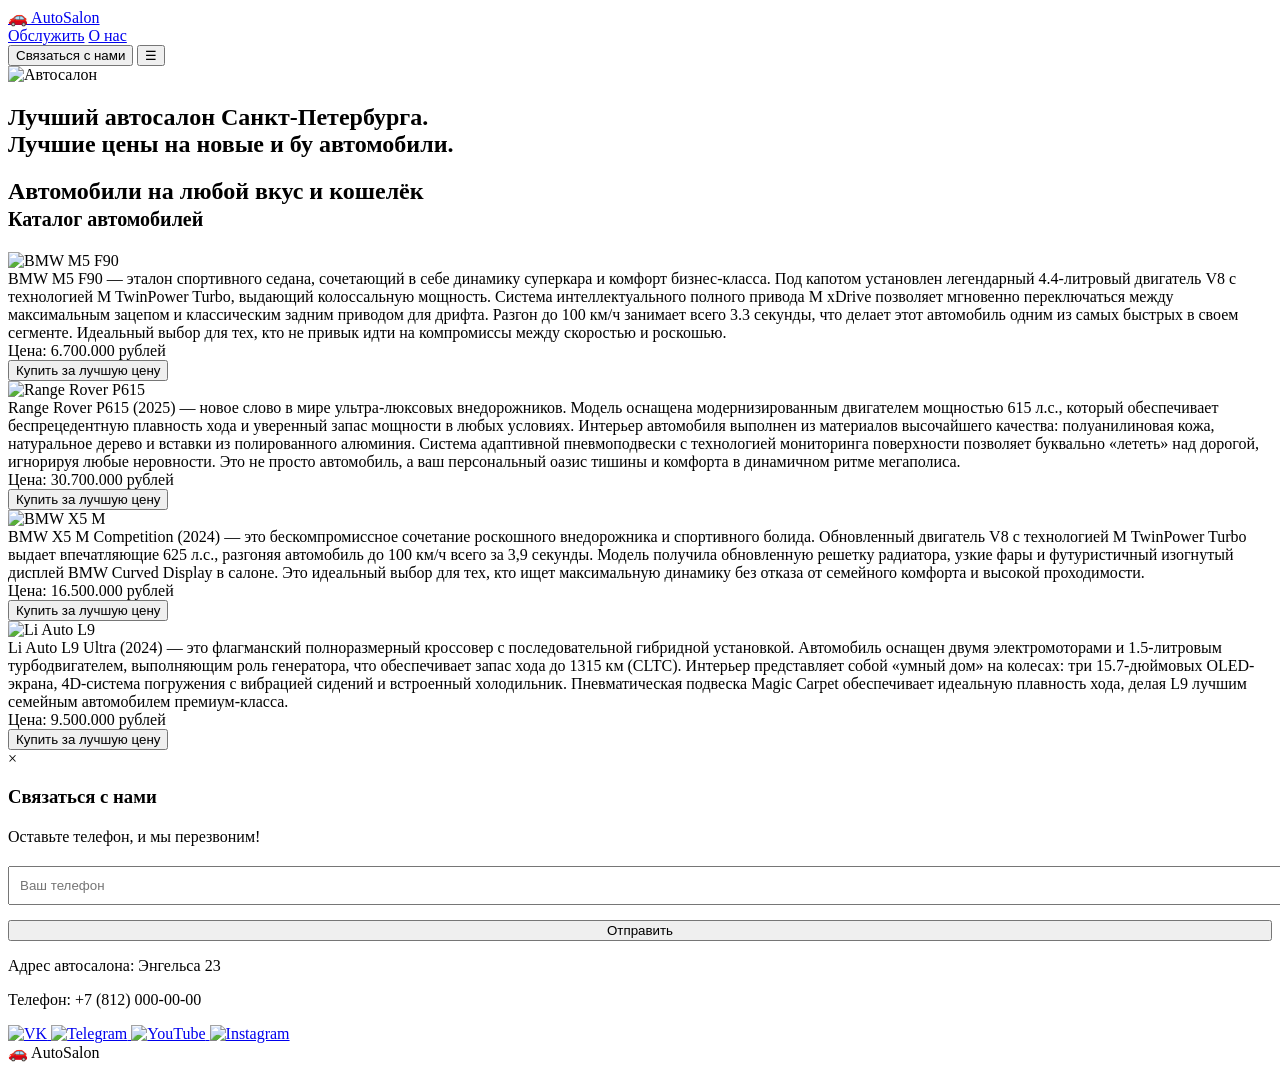
==== index.html @ a93af0f5 "Add files via upload" ====
<!DOCTYPE html>
<html lang="ru">
<head>
    <meta charset="UTF-8">
    <meta name="viewport" content="width=device-width, initial-scale=1.0">
    <title>Главная - AutoSalon</title>
    <link rel="stylesheet" href="css/style.css">
</head>
<body>
    <header class="header">
        <div class="container header__inner">
            <a href="index.html" class="logo">🚗 AutoSalon</a>
            <nav class="nav" id="nav">
                <a href="services.html">Обслужить</a>
                <a href="about.html">О нас</a>
            </nav>
            <button class="btn btn--black" id="contactBtn">Связаться с нами</button>
            <button class="burger" id="burger">☰</button>
        </div>
    </header>

    <main class="container">
        <section class="hero">
            <img src="https://static.sobaka.ru/images/image/01/10/37/92/_normal.jpg?v=1553782219?w=800" alt="Автосалон">
            <h1>Лучший автосалон Санкт-Петербурга.<br>Лучшие цены на новые и бу автомобили.</h1>
        </section>

        <section>
            <h2 class="section-title">Автомобили на любой вкус и кошелёк<br><small>Каталог автомобилей</small></h2>
            
<article class="car-card">
    <img src="https://images.unsplash.com/photo-1555215695-3004980ad54e?w=600" alt="BMW M5 F90">
    <div class="car-info">
        <div class="car-desc">
            BMW M5 F90 — эталон спортивного седана, сочетающий в себе динамику суперкара и комфорт бизнес-класса. Под капотом установлен легендарный 4.4-литровый двигатель V8 с технологией M TwinPower Turbo, выдающий колоссальную мощность. Система интеллектуального полного привода M xDrive позволяет мгновенно переключаться между максимальным зацепом и классическим задним приводом для дрифта. Разгон до 100 км/ч занимает всего 3.3 секунды, что делает этот автомобиль одним из самых быстрых в своем сегменте. Идеальный выбор для тех, кто не привык идти на компромиссы между скоростью и роскошью.
        </div>
        <div>
            <div class="car-price">Цена: 6.700.000 рублей</div>
            <button class="btn btn--black buy-btn" data-car="BMW M5 F90">Купить за лучшую цену</button>
        </div>
    </div>
</article>

<article class="car-card">
    <img src="https://blackfoxmotors.de/wp-content/uploads/2024/06/394A6339-scaled.jpeg?w=600" alt="Range Rover P615">
    <div class="car-info">
        <div class="car-desc">
            Range Rover P615 (2025) — новое слово в мире ультра-люксовых внедорожников. Модель оснащена модернизированным двигателем мощностью 615 л.с., который обеспечивает беспрецедентную плавность хода и уверенный запас мощности в любых условиях. Интерьер автомобиля выполнен из материалов высочайшего качества: полуанилиновая кожа, натуральное дерево и вставки из полированного алюминия. Система адаптивной пневмоподвески с технологией мониторинга поверхности позволяет буквально «лететь» над дорогой, игнорируя любые неровности. Это не просто автомобиль, а ваш персональный оазис тишины и комфорта в динамичном ритме мегаполиса.
        </div>
        <div>
            <div class="car-price">Цена: 30.700.000 рублей</div>
            <button class="btn btn--black buy-btn" data-car="Range Rover P615">Купить за лучшую цену</button>
        </div>
    </div>
</article>
                <article class="car-card">
                    <img src="https://gateauto.ru/upload/iblock/2fd/zu40w40o047bd9ohj5nhdczoykdmp0uv.webp?w=600" alt="BMW X5 M">
                    <div class="car-info">
                        <div class="car-desc">BMW X5 M Competition (2024) — это бескомпромиссное сочетание роскошного внедорожника и спортивного болида. Обновленный двигатель V8 с технологией M TwinPower Turbo выдает впечатляющие 625 л.с., разгоняя автомобиль до 100 км/ч всего за 3,9 секунды. Модель получила обновленную решетку радиатора, узкие фары и футуристичный изогнутый дисплей BMW Curved Display в салоне. Это идеальный выбор для тех, кто ищет максимальную динамику без отказа от семейного комфорта и высокой проходимости.</div>
                        <div>
                            <div class="car-price">Цена: 16.500.000 рублей</div>
                            <button class="btn btn--black buy-btn" data-car="BMW X5 M Competition">Купить за лучшую цену</button>
                        </div>
                    </div>
                </article>

                <article class="car-card">
                    <img src="https://autotrader.ru/wp-content/uploads/2023/06/big-li-l.jpg?w=600" alt="Li Auto L9">
                    <div class="car-info">
                        <div class="car-desc">Li Auto L9 Ultra (2024) — это флагманский полноразмерный кроссовер с последовательной гибридной установкой. Автомобиль оснащен двумя электромоторами и 1.5-литровым турбодвигателем, выполняющим роль генератора, что обеспечивает запас хода до 1315 км (CLTC). Интерьер представляет собой «умный дом» на колесах: три 15.7-дюймовых OLED-экрана, 4D-система погружения с вибрацией сидений и встроенный холодильник. Пневматическая подвеска Magic Carpet обеспечивает идеальную плавность хода, делая L9 лучшим семейным автомобилем премиум-класса.</div>
                        <div>
                            <div class="car-price">Цена: 9.500.000 рублей</div>
                            <button class="btn btn--black buy-btn" data-car="Li Auto L9 Ultra">Купить за лучшую цену</button>
                        </div>
                    </div>
                </article>
            </div>
        </section>
    </main>

    <div class="modal" id="contactModal">
        <div class="modal-content">
            <span class="close-modal">&times;</span>
            <h3>Связаться с нами</h3>
            <p style="margin: 20px 0;">Оставьте телефон, и мы перезвоним!</p>
            <input type="text" placeholder="Ваш телефон" style="width: 100%; padding: 10px; margin-bottom: 15px;">
            <button class="btn btn--black" style="width: 100%;">Отправить</button>
        </div>
    </div>
<footer class="footer">
        <div class="container footer__inner">
            <div class="footer-contacts">
                <p>Адрес автосалона: Энгельса 23</p>
                <p>Телефон: +7 (812) 000-00-00</p>
            </div>
            
            <div class="footer-socials">
                <a href="#" title="VK">
                    <img src="https://upload.wikimedia.org/wikipedia/commons/f/f3/VK_Compact_Logo_%282021-present%29.svg" alt="VK">
                </a>
                <a href="#" title="Telegram">
                    <img src="https://upload.wikimedia.org/wikipedia/commons/8/82/Telegram_logo.svg" alt="Telegram">
                </a>
                <a href="#" title="YouTube">
                    <img src="https://upload.wikimedia.org/wikipedia/commons/0/09/YouTube_full-color_icon_%282017%29.svg" alt="YouTube">
                </a>
                <a href="#" title="Instagram">
                    <img src="https://upload.wikimedia.org/wikipedia/commons/e/e7/Instagram_logo_2016.svg" alt="Instagram">
                </a>
            </div>
            
            <div class="footer-logo">
                🚗 AutoSalon
            </div>
        </div>
    </footer>
    <script src="js/script.js"></script>
</body>
</html>
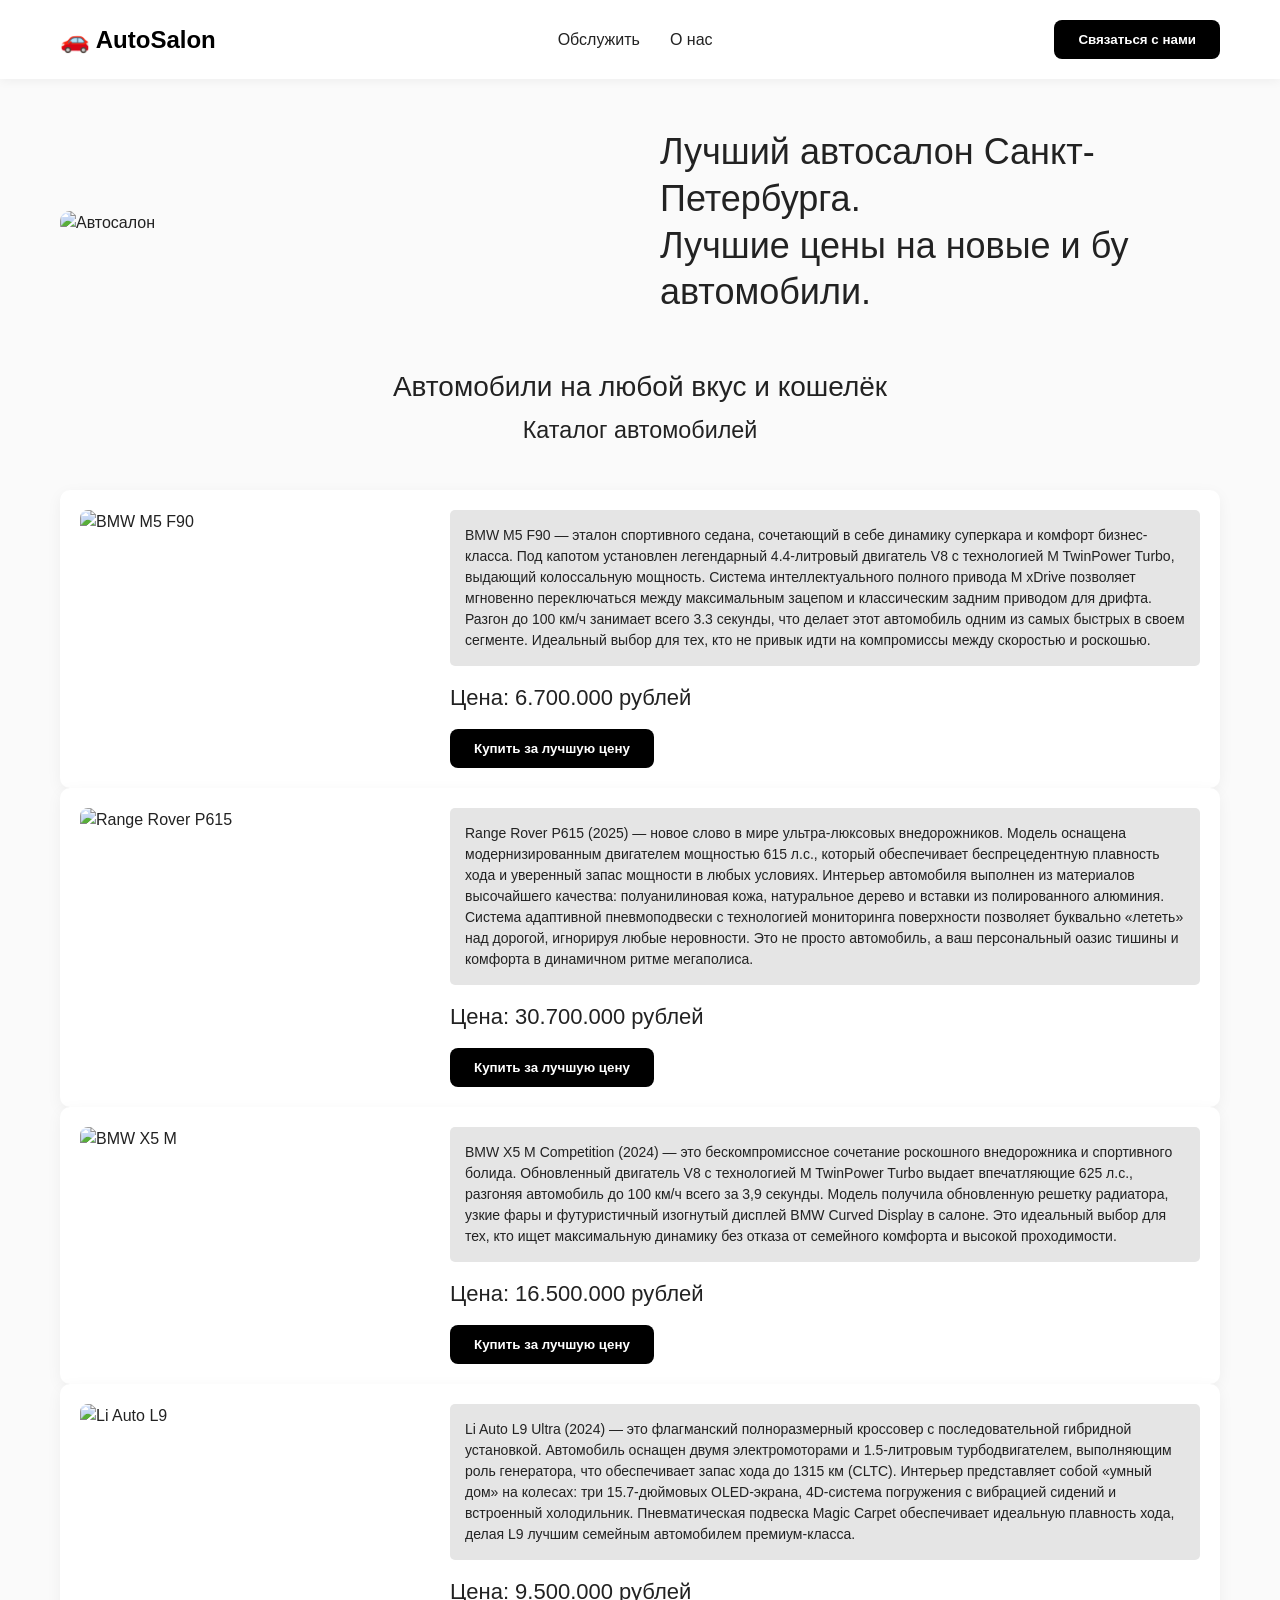
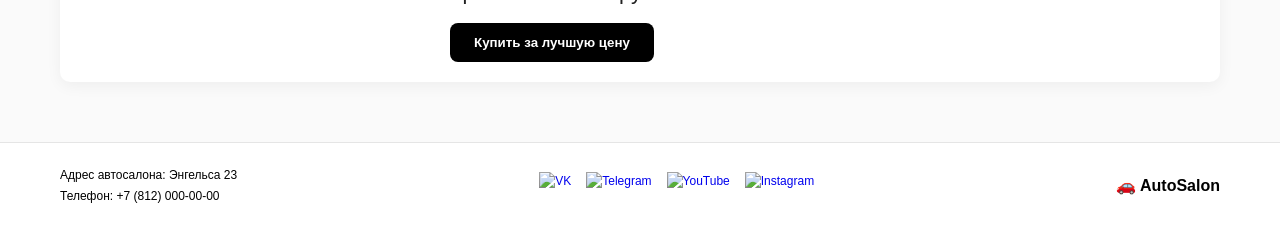
==== commit 147255b4: "Update index.html" ====
--- a/index.html
+++ b/index.html
@@ -4,7 +4,7 @@
     <meta charset="UTF-8">
     <meta name="viewport" content="width=device-width, initial-scale=1.0">
     <title>Главная - AutoSalon</title>
-    <link rel="stylesheet" href="css/style.css">
+    <link rel="stylesheet" href="style.css">
 </head>
 <body>
     <header class="header">
@@ -116,4 +116,4 @@
     </footer>
     <script src="js/script.js"></script>
 </body>
-</html>+</html>
--- a/style.css
+++ b/style.css
@@ -0,0 +1,459 @@
+:root {
+    --black: #000000;
+    --dark: #222222;
+    --gray-light: #e5e5e5;
+    --white: #ffffff;
+    --font-main: 'Segoe UI', Roboto, Helvetica, Arial, sans-serif;
+}
+
+* {
+    margin: 0;
+    padding: 0;
+    box-sizing: border-box;
+}
+
+body {
+    font-family: var(--font-main);
+    color: var(--dark);
+    line-height: 1.5;
+    background-color: #fafafa;
+}
+
+.container {
+    max-width: 1200px;
+    margin: 0 auto;
+    padding: 0 20px;
+}
+
+.btn {
+    padding: 12px 24px;
+    border: none;
+    border-radius: 8px;
+    cursor: pointer;
+    font-weight: 600;
+    transition: all 0.3s ease;
+}
+
+.btn--black {
+    background-color: var(--black);
+    color: var(--white);
+}
+
+.btn--black:hover {
+    background-color: #333;
+    transform: translateY(-2px);
+}
+
+.header {
+    background: var(--white);
+    padding: 20px 0;
+    box-shadow: 0 2px 10px rgba(0,0,0,0.05);
+    position: sticky;
+    top: 0;
+    z-index: 100;
+}
+
+.header__inner {
+    display: flex;
+    justify-content: space-between;
+    align-items: center;
+}
+
+.logo {
+    font-size: 24px;
+    font-weight: bold;
+    text-decoration: none;
+    color: var(--black);
+    display: flex;
+    align-items: center;
+    gap: 10px;
+}
+
+.nav {
+    display: flex;
+    gap: 30px;
+}
+
+.nav a {
+    text-decoration: none;
+    color: var(--dark);
+    font-weight: 500;
+    transition: color 0.3s;
+}
+
+.nav a:hover, .nav a.active {
+    color: #666;
+    text-decoration: underline;
+}
+
+.burger {
+    display: none;
+    font-size: 28px;
+    background: none;
+    border: none;
+    cursor: pointer;
+}
+
+.hero {
+    display: grid;
+    grid-template-columns: 1fr 1fr;
+    gap: 40px;
+    align-items: center;
+    margin: 50px 0;
+}
+
+.hero img {
+    width: 100%;
+    border-radius: 10px;
+    object-fit: cover;
+}
+
+.hero h1 {
+    font-size: 36px;
+    font-weight: 300;
+    line-height: 1.3;
+}
+
+.section-title {
+    text-align: center;
+    margin-bottom: 40px;
+    font-size: 28px;
+    font-weight: 400;
+}
+
+.catalog-list {
+    display: flex;
+    flex-direction: column;
+    gap: 30px;
+    margin-bottom: 50px;
+}
+
+.car-card {
+    display: flex;
+    gap: 20px;
+    background: var(--white);
+    padding: 20px;
+    border-radius: 10px;
+    box-shadow: 0 4px 15px rgba(0,0,0,0.05);
+}
+
+.car-card img {
+    width: 350px;
+    height: 220px;
+    object-fit: cover;
+    border-radius: 8px;
+}
+
+.car-info {
+    flex: 1;
+    display: flex;
+    flex-direction: column;
+    justify-content: space-between;
+    align-items: flex-start;
+}
+
+.car-desc {
+    background: var(--gray-light);
+    padding: 15px;
+    border-radius: 5px;
+    font-size: 14px;
+    margin-bottom: 15px;
+}
+
+.car-price {
+    font-size: 22px;
+    font-weight: 500;
+    margin-bottom: 15px;
+}
+
+.services-grid {
+    display: grid;
+    grid-template-columns: repeat(3, 1fr); 
+    grid-auto-rows: 180px; 
+    gap: 20px;
+    margin-bottom: 50px;
+}
+
+.service-card {
+    background: var(--gray-light);
+    padding: 25px;
+    border-radius: 8px;
+    position: relative;
+    transition: transform 0.3s ease, background 0.3s ease;
+    cursor: pointer;
+}
+
+.service-card:hover {
+    background: #dcdcdc;
+    transform: translateY(-3px); 
+}
+
+.service-card--wide {
+    grid-column: span 2; 
+}
+
+.service-title {
+    font-size: 18px;
+    font-weight: 600;
+    line-height: 1.3;
+    max-width: 70%; 
+}
+
+
+.service-icon {
+    position: absolute;
+    bottom: 20px;
+    right: 20px;
+    width: 60px;
+    height: 60px;
+    background: var(--white);
+    border-radius: 50%;
+    display: flex;
+    align-items: center;
+    justify-content: center;
+    font-size: 30px;
+    box-shadow: 0 4px 10px rgba(0,0,0,0.05);
+}
+
+
+@media (max-width: 768px) {
+    .services-grid {
+        grid-template-columns: 1fr; 
+        grid-auto-rows: 150px;
+    }
+    
+    .service-card--wide {
+        grid-column: span 1; 
+    }
+}
+
+
+.booking-section {
+    display: grid;
+    grid-template-columns: 1fr 1fr;
+    background: var(--gray-light);
+    border-radius: 10px;
+    overflow: hidden;
+    margin-bottom: 50px;
+}
+
+.booking-form {
+    padding: 40px;
+    display: flex;
+    flex-direction: column;
+    gap: 15px;
+}
+
+.booking-form input {
+    padding: 15px;
+    border: 1px solid #ccc;
+    border-radius: 5px;
+    font-size: 16px;
+}
+
+.booking-section img {
+    width: 100%;
+    height: 100%;
+    object-fit: cover;
+}
+
+
+.team-list {
+    display: flex;
+    flex-direction: column;
+    gap: 40px;
+    margin: 50px auto;
+    max-width: 800px;
+}
+
+.team-member {
+    display: flex;
+    align-items: center;
+    gap: 30px;
+}
+
+
+.team-member:nth-child(even) {
+    flex-direction: row-reverse;
+}
+
+.team-member img {
+    width: 200px;
+    height: 250px;
+    object-fit: cover;
+    border-radius: 10px;
+}
+
+.team-info {
+    background: var(--gray-light);
+    padding: 30px;
+    border-radius: 10px;
+    flex: 1;
+    text-align: center;
+}
+
+.team-info h3 {
+    font-size: 24px;
+    margin-bottom: 10px;
+}
+
+
+.modal {
+    display: none;
+    position: fixed;
+    top: 0; left: 0; width: 100%; height: 100%;
+    background: rgba(0,0,0,0.5);
+    justify-content: center;
+    align-items: center;
+    z-index: 1000;
+}
+
+.modal.active {
+    display: flex;
+}
+
+.modal-content {
+    background: var(--white);
+    padding: 40px;
+    border-radius: 10px;
+    text-align: center;
+    position: relative;
+    max-width: 400px;
+    width: 90%;
+}
+
+.close-modal {
+    position: absolute;
+    top: 10px; right: 15px;
+    font-size: 24px;
+    cursor: pointer;
+}
+
+
+@media (max-width: 480px) {
+   
+    .container { padding: 0 10px; }
+    
+    
+    .burger { display: none; }
+    .header { padding: 10px 0; }
+    .header__inner { gap: 5px; }
+    .logo { font-size: 14px; gap: 5px; }
+    .nav { 
+        display: flex; 
+        position: static; 
+        flex-direction: row; 
+        padding: 0; 
+        box-shadow: none; 
+        gap: 10px; 
+    }
+    .nav a { font-size: 10px; }
+    .header__inner .btn { display: block; font-size: 9px; padding: 6px 10px; }
+
+    
+    .hero { grid-template-columns: 1fr 1fr; gap: 15px; margin: 20px 0; }
+    .hero h1 { font-size: 14px; }
+    .section-title { font-size: 16px; margin-bottom: 20px; }
+
+    
+    .catalog-list { gap: 15px; margin-bottom: 30px; }
+    .car-card { flex-direction: row; padding: 10px; gap: 10px; align-items: center; }
+    .car-card img { width: 140px; height: 100px; }
+    .car-desc { font-size: 8px; padding: 8px; margin-bottom: 8px; }
+    .car-price { font-size: 12px; margin-bottom: 8px; }
+    .buy-btn { font-size: 8px; padding: 6px 10px; }
+
+   
+    .services-grid { 
+        grid-template-columns: repeat(6, 1fr); 
+        gap: 10px; 
+        grid-auto-rows: 90px; 
+        margin-bottom: 20px;
+    }
+    .service-card { padding: 10px; border-radius: 5px; }
+    .service-title { font-size: 9px; max-width: 80%; }
+    .service-icon { width: 24px; height: 24px; font-size: 12px; bottom: 8px; right: 8px; }
+    
+    
+    .service-card:nth-child(1), 
+    .service-card:nth-child(2) { grid-column: span 3; } 
+    
+    .service-card:nth-child(3), 
+    .service-card:nth-child(4), 
+    .service-card:nth-child(5) { grid-column: span 2; } 
+    
+    .service-card:nth-child(6), 
+    .service-card:nth-child(7) { grid-column: span 3; } 
+
+   
+    .booking-section { grid-template-columns: 1fr 1fr; margin-bottom: 30px; border-radius: 5px; }
+    .booking-form { padding: 15px 10px; gap: 8px; }
+    .booking-form h2 { font-size: 10px; margin-bottom: 5px; }
+    .booking-form input { padding: 6px; font-size: 9px; border-radius: 3px; }
+    .booking-form .btn { font-size: 9px; padding: 8px; }
+
+    
+    .team-list { gap: 20px; margin: 20px 0; }
+    .team-member { flex-direction: row; gap: 15px; text-align: left; }
+    .team-member:nth-child(even) { flex-direction: row-reverse; text-align: right; }
+    .team-member img { width: 110px; height: 140px; }
+    .team-info { padding: 15px 10px; }
+    .team-info h3 { font-size: 12px; margin-bottom: 5px; }
+    .team-info p { font-size: 10px; }
+} 
+
+
+.footer {
+    border-top: 1px solid var(--gray-light);
+    padding: 20px 0;
+    margin-top: 60px;
+    background: var(--white);
+    width: 100%;
+}
+
+.footer__inner {
+    display: flex;
+    justify-content: space-between; 
+    align-items: center;
+    font-size: 12px;
+}
+
+.footer-contacts p {
+    margin: 3px 0;
+    color: var(--black);
+    font-weight: 500;
+}
+
+
+.footer-socials {
+    display: flex;
+    gap: 15px; 
+    align-items: center;
+}
+
+.footer-socials a {
+    display: flex;
+    align-items: center;
+    text-decoration: none;
+}
+
+
+.footer-socials a img {
+    height: 28px; 
+    width: auto;   
+    object-fit: contain;
+    transition: transform 0.3s ease;
+}
+
+.footer-socials a:hover img {
+    transform: scale(1.2); 
+}
+
+.footer-logo {
+    font-weight: bold;
+    font-size: 16px;
+    display: flex;
+    align-items: center;
+    gap: 5px;
+    color: var(--black);
+}
